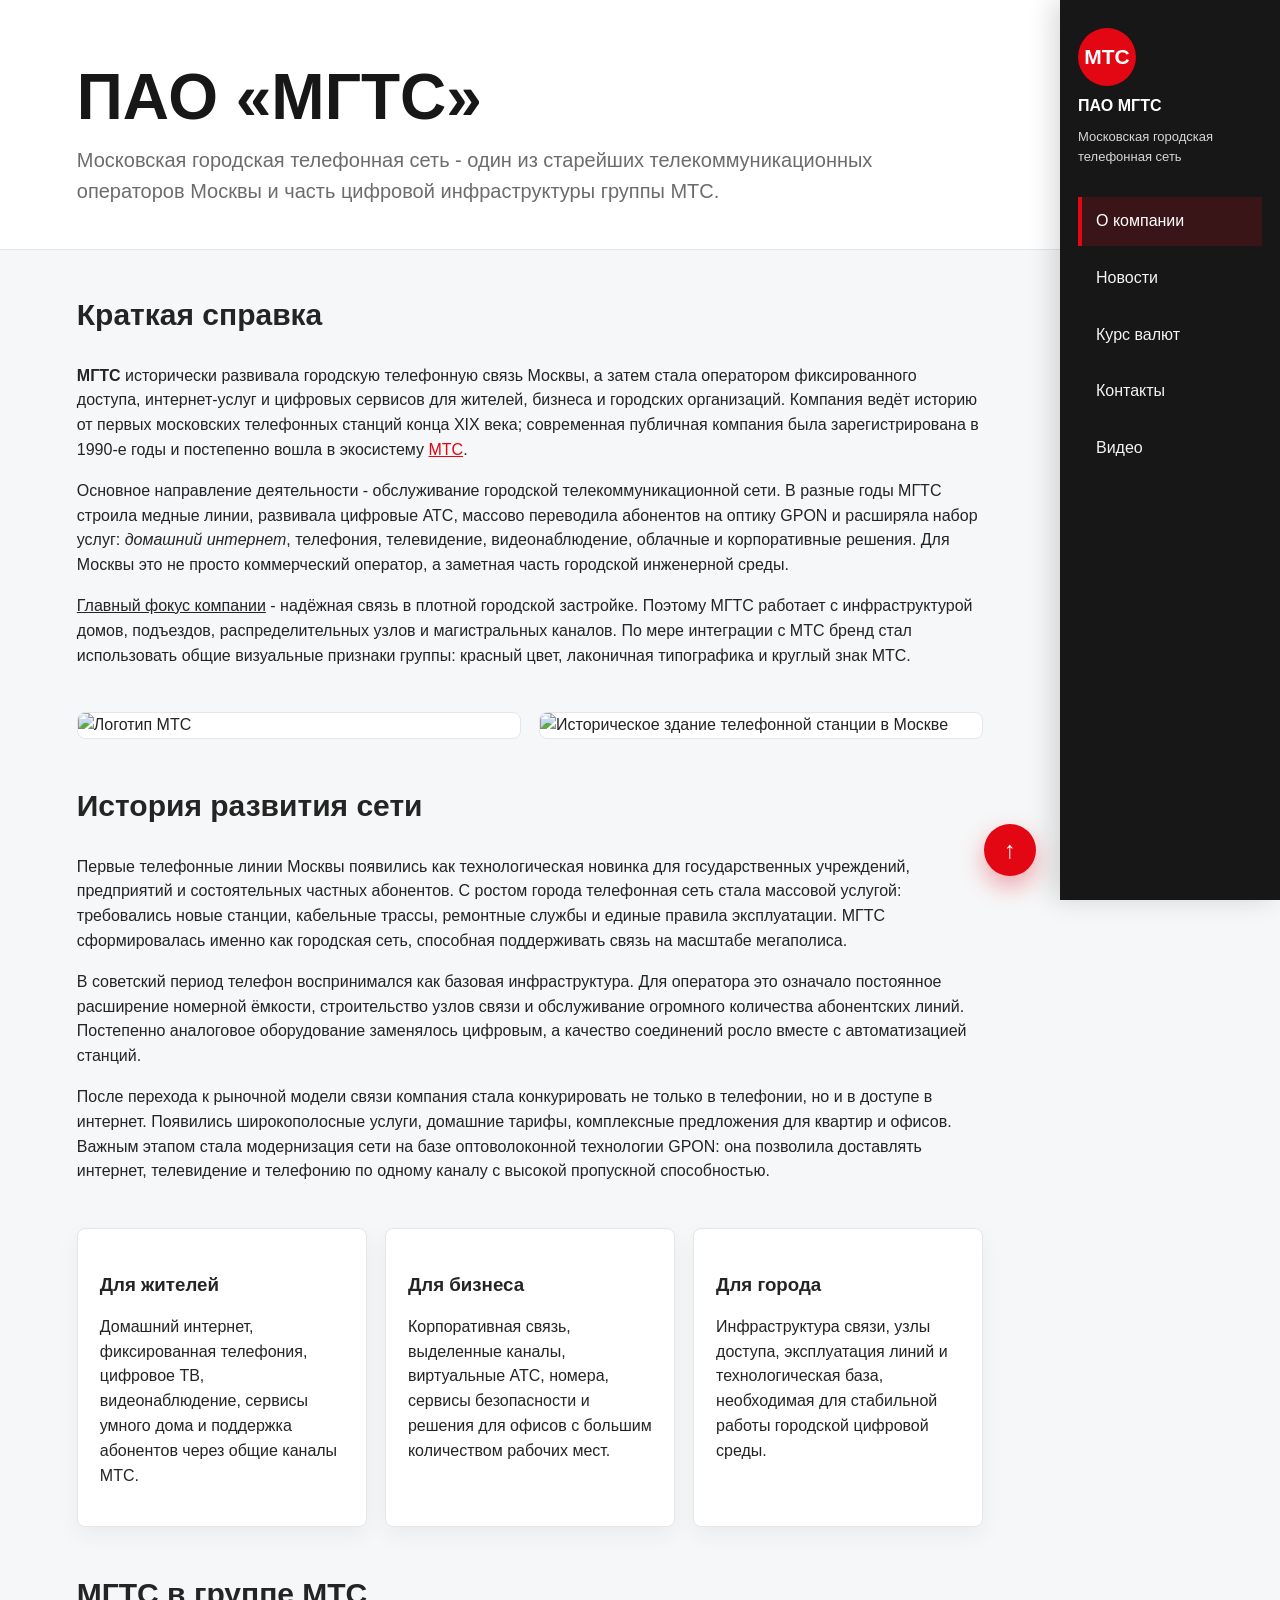
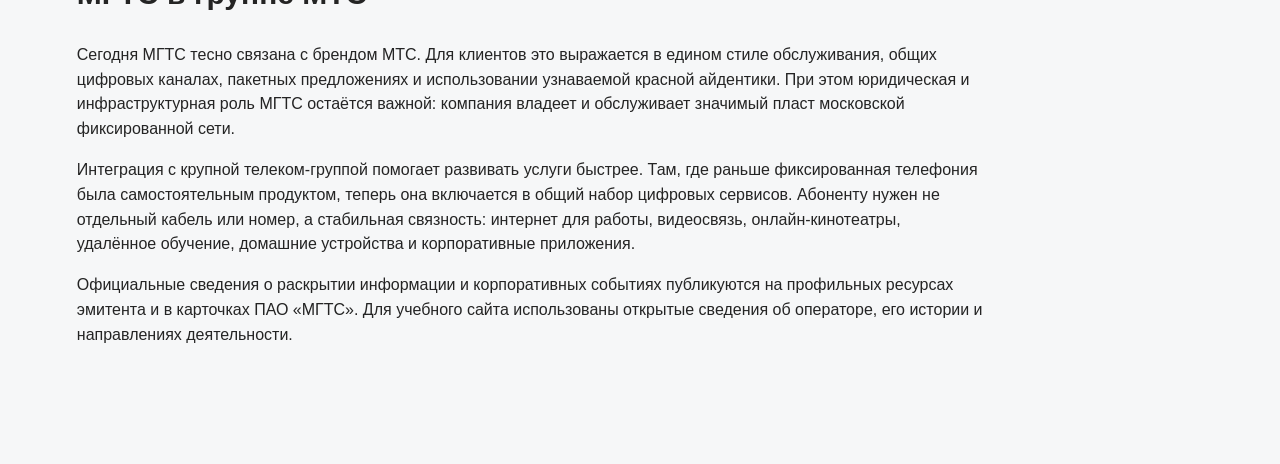
==== index.html @ c280972e "Add company overview page" ====
<!doctype html>
<html lang="ru">
<head>
  <meta charset="utf-8">
  <meta name="viewport" content="width=device-width, initial-scale=1">
  <title>МГТС - о компании</title>
  <link rel="stylesheet" href="styles.css">
</head>
<body>
  <nav class="side-menu">
    <div class="brand">
      <div class="brand-mark">МТС</div>
      <strong>ПАО МГТС</strong>
      <span>Московская городская телефонная сеть</span>
    </div>
    <a class="active" href="index.html">О компании</a>
    <a href="news.html">Новости</a>
    <a href="currency.html">Курс валют</a>
    <a href="contacts.html">Контакты</a>
    <a href="video.html">Видео</a>
  </nav>

  <main id="top" class="page">
    <section class="hero">
      <h1>ПАО «МГТС»</h1>
      <p>Московская городская телефонная сеть - один из старейших телекоммуникационных операторов Москвы и часть цифровой инфраструктуры группы МТС.</p>
    </section>

    <div class="content">
      <section class="section">
        <h2>Краткая справка</h2>
        <p><strong>МГТС</strong> исторически развивала городскую телефонную связь Москвы, а затем стала оператором фиксированного доступа, интернет-услуг и цифровых сервисов для жителей, бизнеса и городских организаций. Компания ведёт историю от первых московских телефонных станций конца XIX века; современная публичная компания была зарегистрирована в 1990-е годы и постепенно вошла в экосистему <a href="https://moskva.mts.ru/personal" target="_blank" rel="noreferrer">МТС</a>.</p>
        <p>Основное направление деятельности - обслуживание городской телекоммуникационной сети. В разные годы МГТС строила медные линии, развивала цифровые АТС, массово переводила абонентов на оптику GPON и расширяла набор услуг: <em>домашний интернет</em>, телефония, телевидение, видеонаблюдение, облачные и корпоративные решения. Для Москвы это не просто коммерческий оператор, а заметная часть городской инженерной среды.</p>
        <p><u>Главный фокус компании</u> - надёжная связь в плотной городской застройке. Поэтому МГТС работает с инфраструктурой домов, подъездов, распределительных узлов и магистральных каналов. По мере интеграции с МТС бренд стал использовать общие визуальные признаки группы: красный цвет, лаконичная типографика и круглый знак МТС.</p>
      </section>

      <section class="section grid">
        <img class="media" src="https://upload.wikimedia.org/wikipedia/commons/thumb/8/8d/MTS_logo_2023.svg/512px-MTS_logo_2023.svg.png" alt="Логотип МТС">
        <img class="media" src="https://upload.wikimedia.org/wikipedia/commons/thumb/f/f4/Moscow_telephone_exchange_building.jpg/640px-Moscow_telephone_exchange_building.jpg" alt="Историческое здание телефонной станции в Москве">
      </section>

      <section class="section">
        <h2>История развития сети</h2>
        <p>Первые телефонные линии Москвы появились как технологическая новинка для государственных учреждений, предприятий и состоятельных частных абонентов. С ростом города телефонная сеть стала массовой услугой: требовались новые станции, кабельные трассы, ремонтные службы и единые правила эксплуатации. МГТС сформировалась именно как городская сеть, способная поддерживать связь на масштабе мегаполиса.</p>
        <p>В советский период телефон воспринимался как базовая инфраструктура. Для оператора это означало постоянное расширение номерной ёмкости, строительство узлов связи и обслуживание огромного количества абонентских линий. Постепенно аналоговое оборудование заменялось цифровым, а качество соединений росло вместе с автоматизацией станций.</p>
        <p>После перехода к рыночной модели связи компания стала конкурировать не только в телефонии, но и в доступе в интернет. Появились широкополосные услуги, домашние тарифы, комплексные предложения для квартир и офисов. Важным этапом стала модернизация сети на базе оптоволоконной технологии GPON: она позволила доставлять интернет, телевидение и телефонию по одному каналу с высокой пропускной способностью.</p>
      </section>

      <section class="section grid">
        <div class="card">
          <h3>Для жителей</h3>
          <p>Домашний интернет, фиксированная телефония, цифровое ТВ, видеонаблюдение, сервисы умного дома и поддержка абонентов через общие каналы МТС.</p>
        </div>
        <div class="card">
          <h3>Для бизнеса</h3>
          <p>Корпоративная связь, выделенные каналы, виртуальные АТС, номера, сервисы безопасности и решения для офисов с большим количеством рабочих мест.</p>
        </div>
        <div class="card">
          <h3>Для города</h3>
          <p>Инфраструктура связи, узлы доступа, эксплуатация линий и технологическая база, необходимая для стабильной работы городской цифровой среды.</p>
        </div>
      </section>

      <section class="section">
        <h2>МГТС в группе МТС</h2>
        <p>Сегодня МГТС тесно связана с брендом МТС. Для клиентов это выражается в едином стиле обслуживания, общих цифровых каналах, пакетных предложениях и использовании узнаваемой красной айдентики. При этом юридическая и инфраструктурная роль МГТС остаётся важной: компания владеет и обслуживает значимый пласт московской фиксированной сети.</p>
        <p>Интеграция с крупной телеком-группой помогает развивать услуги быстрее. Там, где раньше фиксированная телефония была самостоятельным продуктом, теперь она включается в общий набор цифровых сервисов. Абоненту нужен не отдельный кабель или номер, а стабильная связность: интернет для работы, видеосвязь, онлайн-кинотеатры, удалённое обучение, домашние устройства и корпоративные приложения.</p>
        <p>Официальные сведения о раскрытии информации и корпоративных событиях публикуются на профильных ресурсах эмитента и в карточках ПАО «МГТС». Для учебного сайта использованы открытые сведения об операторе, его истории и направлениях деятельности.</p>
      </section>
    </div>
  </main>

  <a class="top-link" href="#top" aria-label="Наверх">↑</a>
</body>
</html>
---- styles.css ----
:root {
  --red: #e30613;
  --dark: #171717;
  --text: #242424;
  --muted: #6c6c6c;
  --line: #e6e6e6;
  --bg: #f6f7f8;
  --panel: #ffffff;
}

* {
  box-sizing: border-box;
}

html {
  scroll-behavior: smooth;
}

body {
  margin: 0;
  padding-right: 220px;
  font-family: Arial, Helvetica, sans-serif;
  color: var(--text);
  background: var(--bg);
  line-height: 1.55;
}

a {
  color: var(--red);
}

.side-menu {
  position: fixed;
  top: 0;
  right: 0;
  z-index: 10;
  width: 220px;
  height: 100vh;
  padding: 28px 18px;
  background: var(--dark);
  color: #fff;
  box-shadow: -8px 0 24px rgba(0, 0, 0, 0.14);
}

.brand {
  display: grid;
  gap: 8px;
  margin-bottom: 30px;
}

.brand-mark {
  width: 58px;
  height: 58px;
  display: grid;
  place-items: center;
  border-radius: 50%;
  background: var(--red);
  color: #fff;
  font-weight: 800;
  font-size: 21px;
}

.brand span {
  color: #d6d6d6;
  font-size: 13px;
}

.side-menu a {
  display: block;
  padding: 12px 14px;
  margin: 8px 0;
  border-left: 4px solid transparent;
  color: #f4f4f4;
  text-decoration: none;
  transition: 0.2s ease;
}

.side-menu a:hover {
  border-left-color: #fff;
  background: #2a2a2a;
}

.side-menu a.active {
  border-left-color: var(--red);
  color: #fff;
  background: #3a1518;
}

.page {
  min-height: 100vh;
}

.hero {
  padding: 64px clamp(24px, 6vw, 86px) 42px;
  background: #fff;
  border-bottom: 1px solid var(--line);
}

.hero p {
  max-width: 820px;
  margin: 14px 0 0;
  color: var(--muted);
  font-size: 20px;
}

h1 {
  margin: 0;
  color: var(--dark);
  font-size: clamp(36px, 5vw, 64px);
  line-height: 1.05;
}

h2 {
  margin-top: 0;
  font-size: 30px;
}

h3 {
  margin-bottom: 8px;
}

.content {
  max-width: 1080px;
  padding: 42px clamp(24px, 6vw, 86px) 72px;
}

.section {
  margin-bottom: 44px;
}

.grid {
  display: grid;
  grid-template-columns: repeat(auto-fit, minmax(250px, 1fr));
  gap: 18px;
}

.card {
  padding: 22px;
  border: 1px solid var(--line);
  border-radius: 8px;
  background: var(--panel);
  box-shadow: 0 8px 22px rgba(0, 0, 0, 0.05);
}

.button {
  border: 0;
  border-radius: 6px;
  padding: 10px 16px;
  color: #fff;
  background: var(--red);
  font-weight: 700;
  cursor: pointer;
}

.button:hover {
  background: #b9000a;
}

.muted {
  color: var(--muted);
}

.top-link {
  position: fixed;
  right: 244px;
  bottom: 24px;
  z-index: 12;
  width: 52px;
  height: 52px;
  display: grid;
  place-items: center;
  border-radius: 50%;
  background: var(--red);
  color: #fff;
  text-decoration: none;
  font-size: 24px;
  font-weight: 800;
  box-shadow: 0 10px 24px rgba(227, 6, 19, 0.35);
}

.media {
  width: 100%;
  border-radius: 8px;
  border: 1px solid var(--line);
  background: #fff;
}

.news-card .full {
  display: none;
  margin-top: 14px;
}

.news-card.open .full {
  display: block;
}

.calculator {
  display: grid;
  gap: 16px;
  max-width: 680px;
}

.field {
  display: grid;
  gap: 6px;
}

input,
select {
  width: 100%;
  border: 1px solid #cacaca;
  border-radius: 6px;
  padding: 12px 14px;
  font: inherit;
  background: #fff;
}

.chart {
  display: flex;
  align-items: end;
  gap: 7px;
  min-height: 280px;
  padding: 18px;
  overflow-x: auto;
  border: 1px solid var(--line);
  border-radius: 8px;
  background: #fff;
}

.bar {
  min-width: 22px;
  border: 0;
  border-radius: 5px 5px 0 0;
  background: #3b3b3b;
  cursor: pointer;
}

.bar:hover,
.bar.active {
  background: var(--red);
}

.map,
.video {
  width: 100%;
  min-height: 460px;
  border: 0;
  border-radius: 8px;
}

@media (max-width: 780px) {
  body {
    padding-right: 0;
    padding-bottom: 78px;
  }

  .side-menu {
    top: auto;
    bottom: 0;
    width: 100%;
    height: 78px;
    display: flex;
    align-items: center;
    gap: 4px;
    padding: 8px;
    overflow-x: auto;
  }

  .brand {
    display: none;
  }

  .side-menu a {
    min-width: max-content;
    margin: 0;
    border-left: 0;
    border-top: 4px solid transparent;
    font-size: 14px;
  }

  .side-menu a:hover,
  .side-menu a.active {
    border-left-color: transparent;
    border-top-color: var(--red);
  }

  .top-link {
    right: 18px;
    bottom: 94px;
  }
}
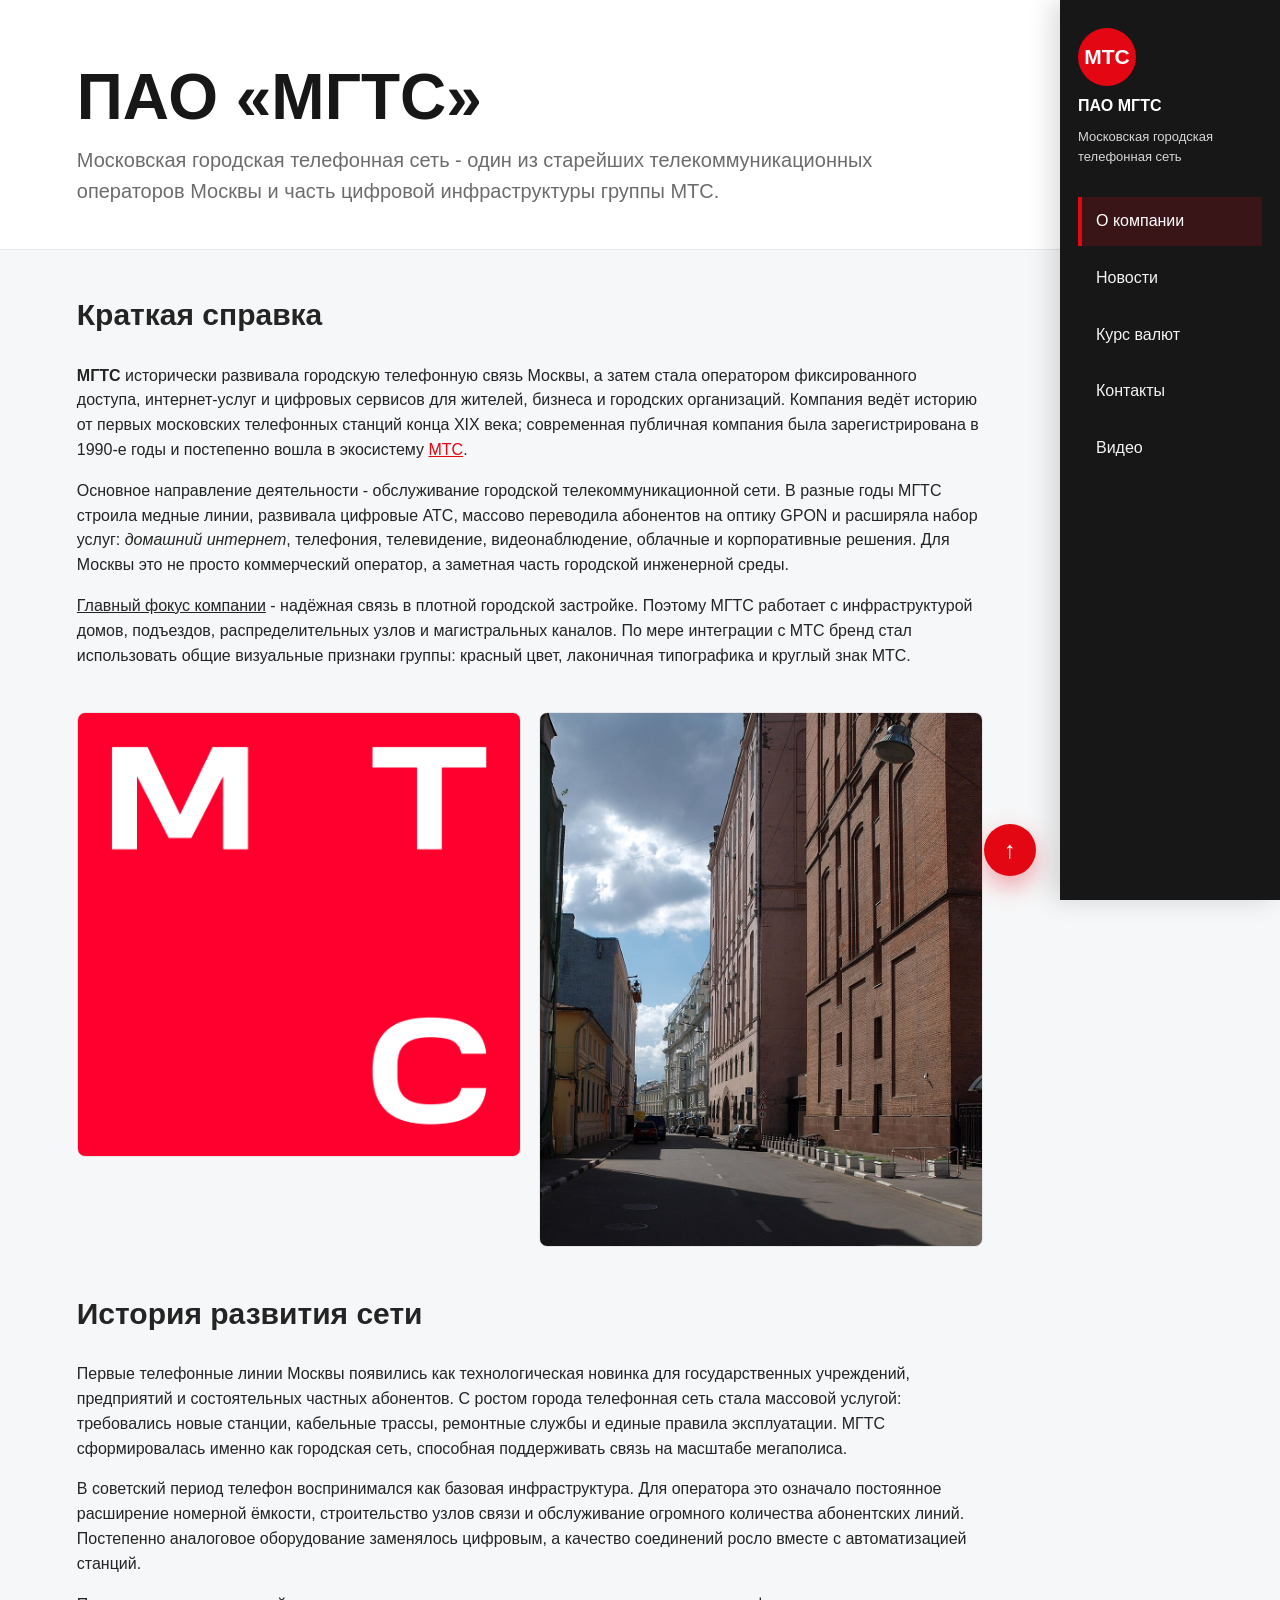
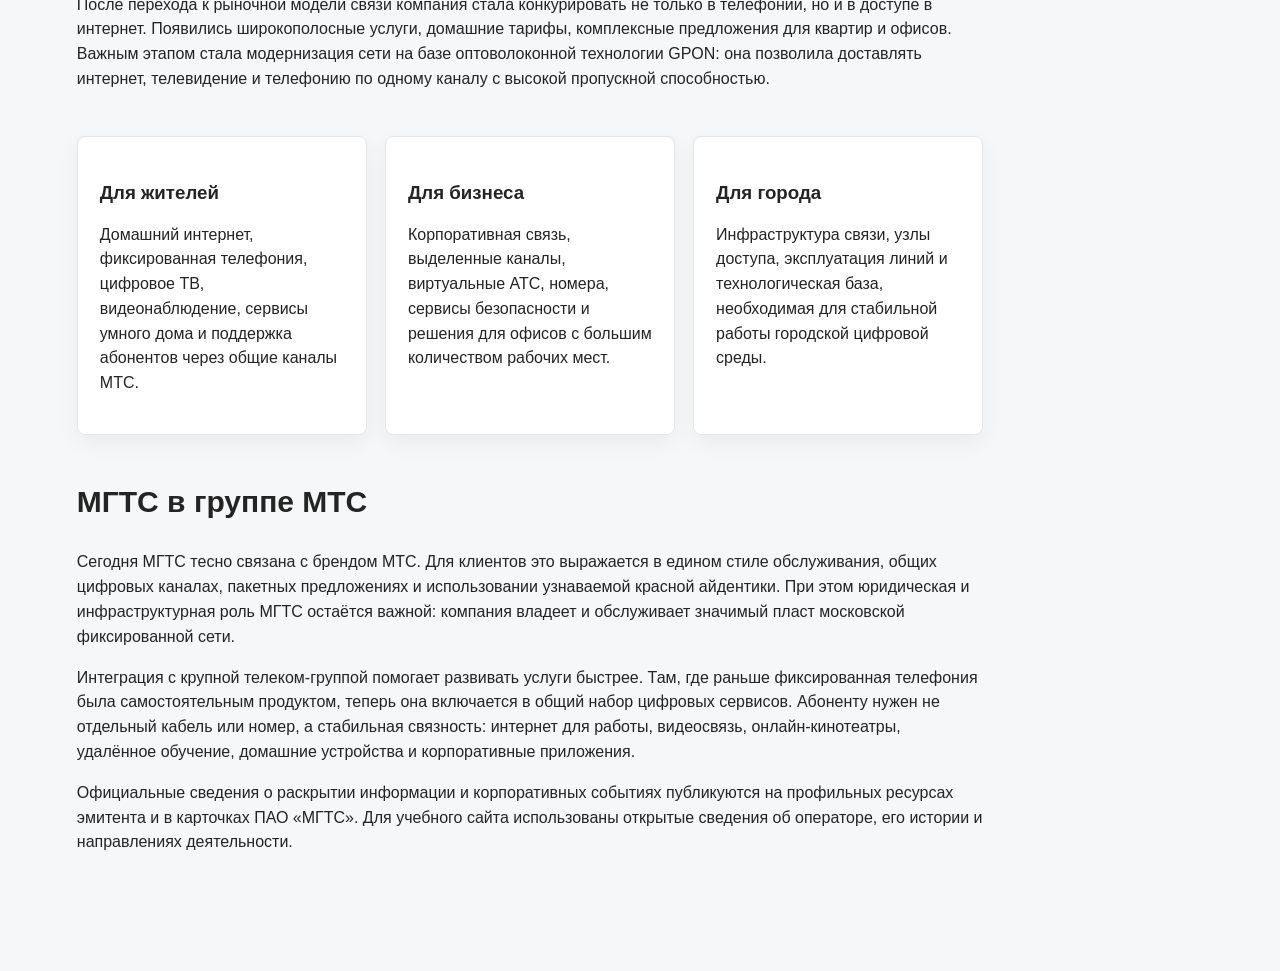
==== commit 927fb14a: "img fixes" ====
--- a/index.html
+++ b/index.html
@@ -35,8 +35,8 @@
       </section>
 
       <section class="section grid">
-        <img class="media" src="https://upload.wikimedia.org/wikipedia/commons/thumb/8/8d/MTS_logo_2023.svg/512px-MTS_logo_2023.svg.png" alt="Логотип МТС">
-        <img class="media" src="https://upload.wikimedia.org/wikipedia/commons/thumb/f/f4/Moscow_telephone_exchange_building.jpg/640px-Moscow_telephone_exchange_building.jpg" alt="Историческое здание телефонной станции в Москве">
+        <img class="media" src="./mts_logo.png" alt="Логотип МТС">
+        <img class="media" src="./mts_first_building.JPG" alt="Историческое здание телефонной станции в Москве">
       </section>
 
       <section class="section">
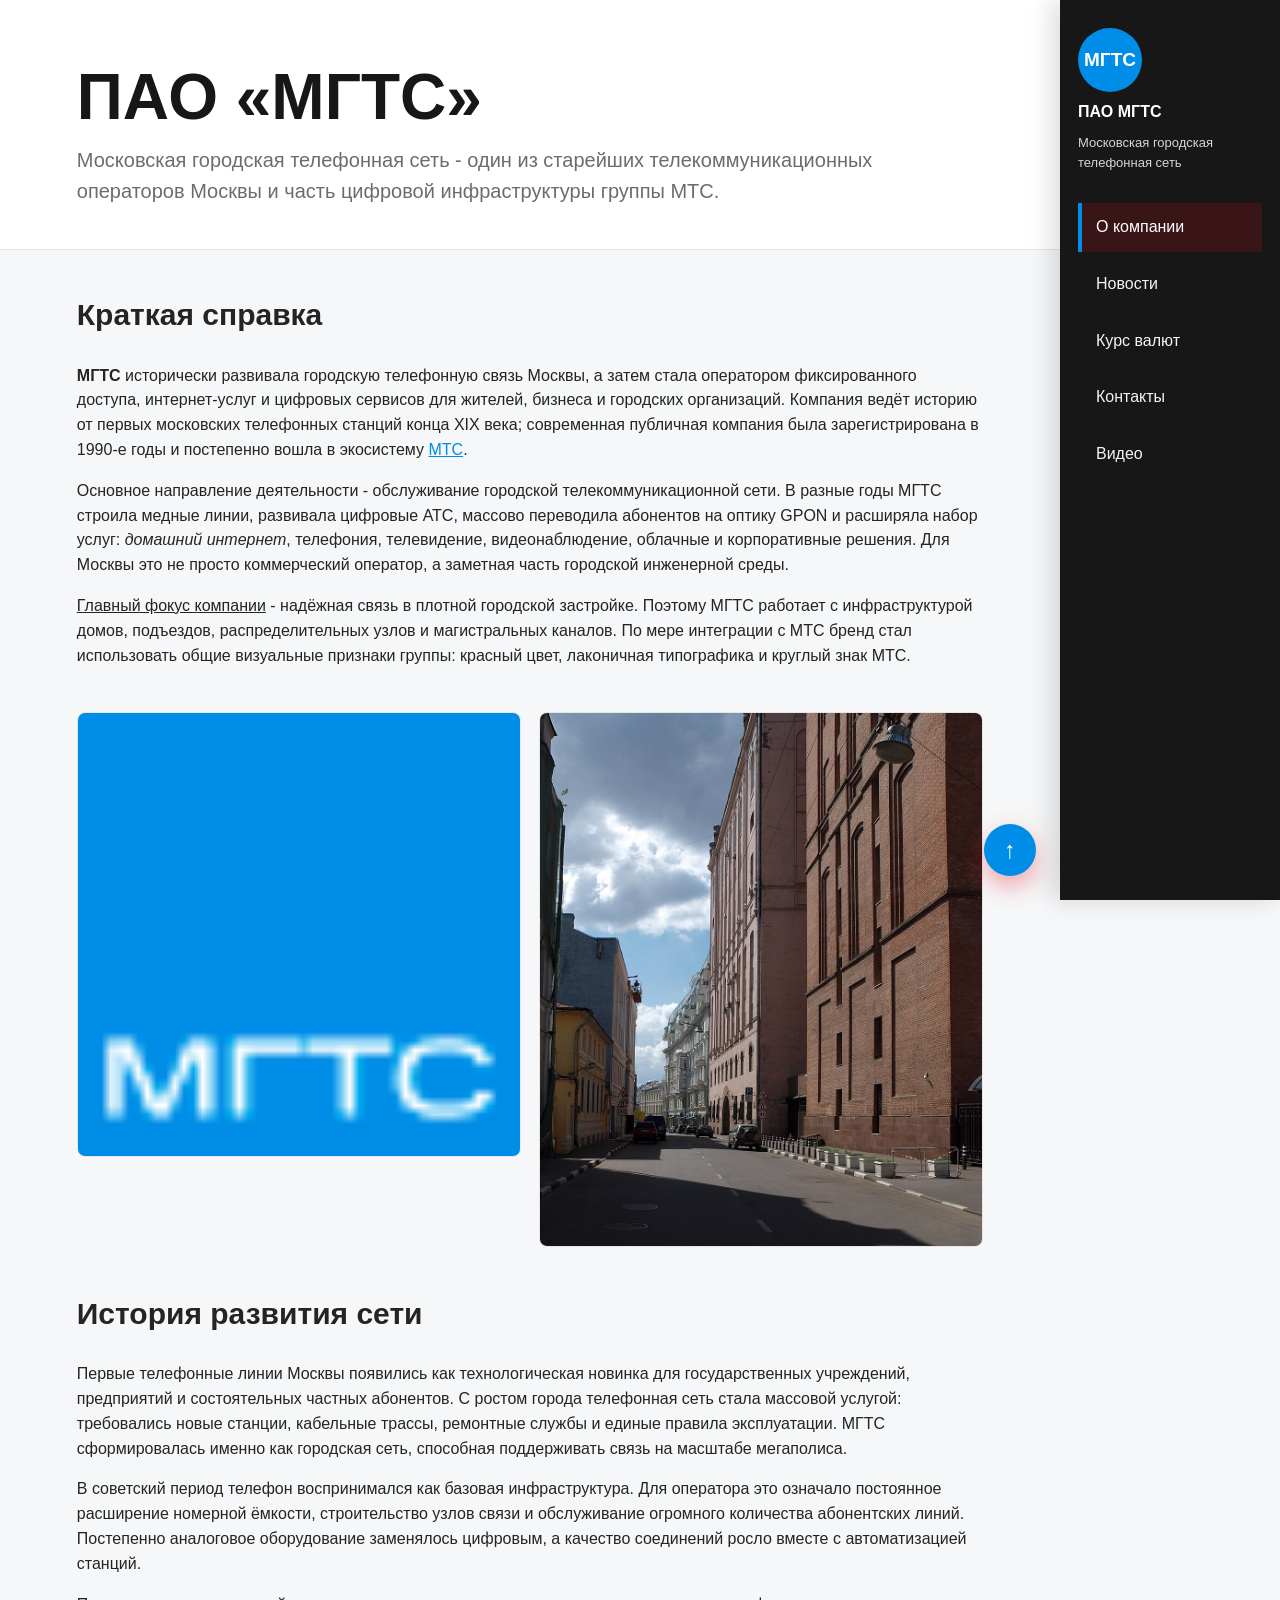
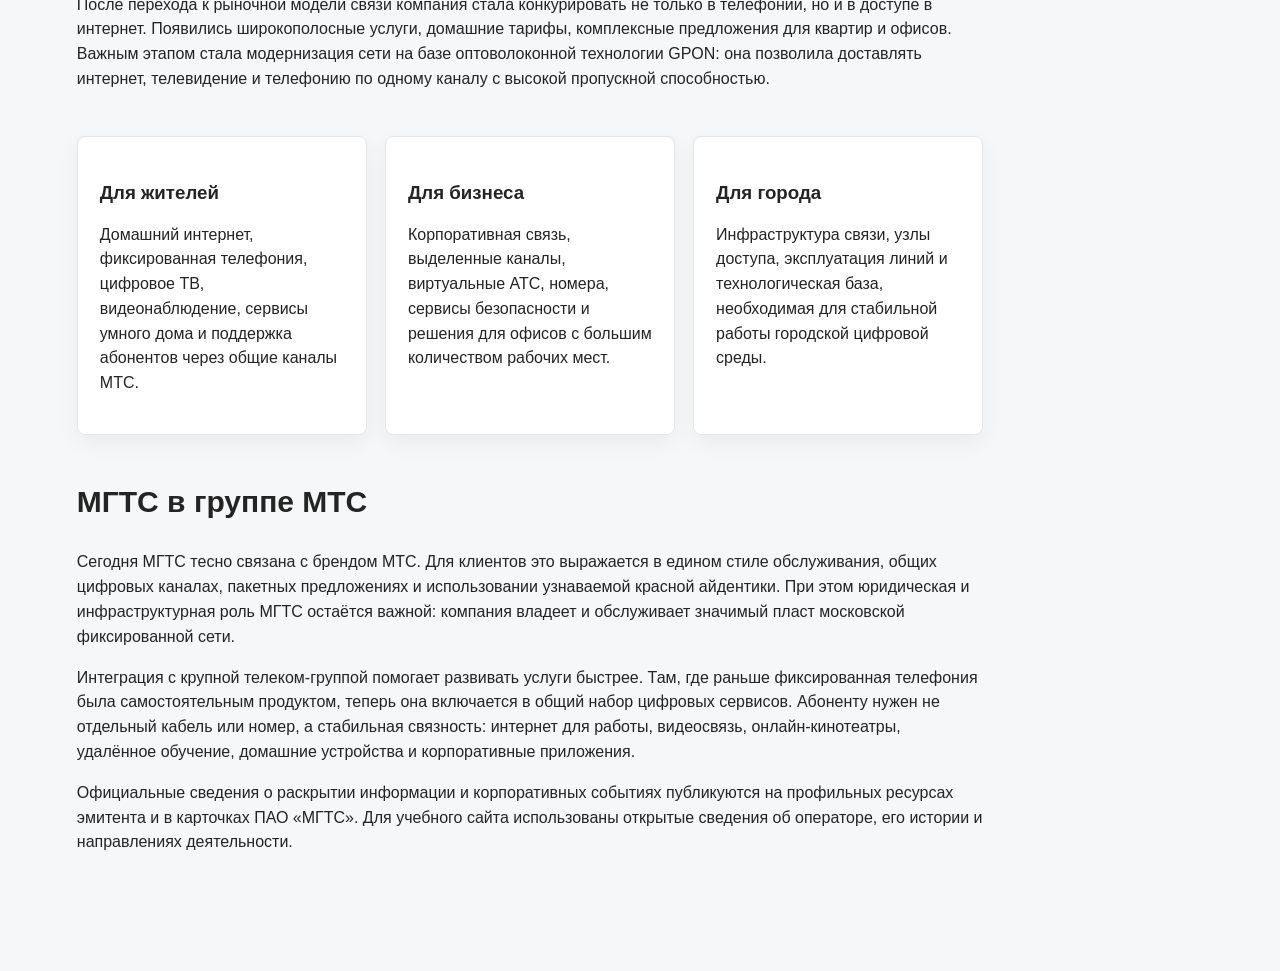
==== commit efbddcb8: "Good changes" ====
--- a/index.html
+++ b/index.html
@@ -1,15 +1,17 @@
 <!doctype html>
 <html lang="ru">
+
 <head>
   <meta charset="utf-8">
   <meta name="viewport" content="width=device-width, initial-scale=1">
   <title>МГТС - о компании</title>
   <link rel="stylesheet" href="styles.css">
 </head>
+
 <body>
   <nav class="side-menu">
     <div class="brand">
-      <div class="brand-mark">МТС</div>
+      <div class="brand-mark">МГТС</div>
       <strong>ПАО МГТС</strong>
       <span>Московская городская телефонная сеть</span>
     </div>
@@ -23,15 +25,26 @@
   <main id="top" class="page">
     <section class="hero">
       <h1>ПАО «МГТС»</h1>
-      <p>Московская городская телефонная сеть - один из старейших телекоммуникационных операторов Москвы и часть цифровой инфраструктуры группы МТС.</p>
+      <p>Московская городская телефонная сеть - один из старейших телекоммуникационных операторов Москвы и часть
+        цифровой инфраструктуры группы МТС.</p>
     </section>
 
     <div class="content">
       <section class="section">
         <h2>Краткая справка</h2>
-        <p><strong>МГТС</strong> исторически развивала городскую телефонную связь Москвы, а затем стала оператором фиксированного доступа, интернет-услуг и цифровых сервисов для жителей, бизнеса и городских организаций. Компания ведёт историю от первых московских телефонных станций конца XIX века; современная публичная компания была зарегистрирована в 1990-е годы и постепенно вошла в экосистему <a href="https://moskva.mts.ru/personal" target="_blank" rel="noreferrer">МТС</a>.</p>
-        <p>Основное направление деятельности - обслуживание городской телекоммуникационной сети. В разные годы МГТС строила медные линии, развивала цифровые АТС, массово переводила абонентов на оптику GPON и расширяла набор услуг: <em>домашний интернет</em>, телефония, телевидение, видеонаблюдение, облачные и корпоративные решения. Для Москвы это не просто коммерческий оператор, а заметная часть городской инженерной среды.</p>
-        <p><u>Главный фокус компании</u> - надёжная связь в плотной городской застройке. Поэтому МГТС работает с инфраструктурой домов, подъездов, распределительных узлов и магистральных каналов. По мере интеграции с МТС бренд стал использовать общие визуальные признаки группы: красный цвет, лаконичная типографика и круглый знак МТС.</p>
+        <p><strong>МГТС</strong> исторически развивала городскую телефонную связь Москвы, а затем стала оператором
+          фиксированного доступа, интернет-услуг и цифровых сервисов для жителей, бизнеса и городских организаций.
+          Компания ведёт историю от первых московских телефонных станций конца XIX века; современная публичная компания
+          была зарегистрирована в 1990-е годы и постепенно вошла в экосистему <a href="https://moskva.mts.ru/personal"
+            target="_blank" rel="noreferrer">МТС</a>.</p>
+        <p>Основное направление деятельности - обслуживание городской телекоммуникационной сети. В разные годы МГТС
+          строила медные линии, развивала цифровые АТС, массово переводила абонентов на оптику GPON и расширяла набор
+          услуг: <em>домашний интернет</em>, телефония, телевидение, видеонаблюдение, облачные и корпоративные решения.
+          Для Москвы это не просто коммерческий оператор, а заметная часть городской инженерной среды.</p>
+        <p><u>Главный фокус компании</u> - надёжная связь в плотной городской застройке. Поэтому МГТС работает с
+          инфраструктурой домов, подъездов, распределительных узлов и магистральных каналов. По мере интеграции с МТС
+          бренд стал использовать общие визуальные признаки группы: красный цвет, лаконичная типографика и круглый знак
+          МТС.</p>
       </section>
 
       <section class="section grid">
@@ -41,35 +54,56 @@
 
       <section class="section">
         <h2>История развития сети</h2>
-        <p>Первые телефонные линии Москвы появились как технологическая новинка для государственных учреждений, предприятий и состоятельных частных абонентов. С ростом города телефонная сеть стала массовой услугой: требовались новые станции, кабельные трассы, ремонтные службы и единые правила эксплуатации. МГТС сформировалась именно как городская сеть, способная поддерживать связь на масштабе мегаполиса.</p>
-        <p>В советский период телефон воспринимался как базовая инфраструктура. Для оператора это означало постоянное расширение номерной ёмкости, строительство узлов связи и обслуживание огромного количества абонентских линий. Постепенно аналоговое оборудование заменялось цифровым, а качество соединений росло вместе с автоматизацией станций.</p>
-        <p>После перехода к рыночной модели связи компания стала конкурировать не только в телефонии, но и в доступе в интернет. Появились широкополосные услуги, домашние тарифы, комплексные предложения для квартир и офисов. Важным этапом стала модернизация сети на базе оптоволоконной технологии GPON: она позволила доставлять интернет, телевидение и телефонию по одному каналу с высокой пропускной способностью.</p>
+        <p>Первые телефонные линии Москвы появились как технологическая новинка для государственных учреждений,
+          предприятий и состоятельных частных абонентов. С ростом города телефонная сеть стала массовой услугой:
+          требовались новые станции, кабельные трассы, ремонтные службы и единые правила эксплуатации. МГТС
+          сформировалась именно как городская сеть, способная поддерживать связь на масштабе мегаполиса.</p>
+        <p>В советский период телефон воспринимался как базовая инфраструктура. Для оператора это означало постоянное
+          расширение номерной ёмкости, строительство узлов связи и обслуживание огромного количества абонентских линий.
+          Постепенно аналоговое оборудование заменялось цифровым, а качество соединений росло вместе с автоматизацией
+          станций.</p>
+        <p>После перехода к рыночной модели связи компания стала конкурировать не только в телефонии, но и в доступе в
+          интернет. Появились широкополосные услуги, домашние тарифы, комплексные предложения для квартир и офисов.
+          Важным этапом стала модернизация сети на базе оптоволоконной технологии GPON: она позволила доставлять
+          интернет, телевидение и телефонию по одному каналу с высокой пропускной способностью.</p>
       </section>
 
       <section class="section grid">
         <div class="card">
           <h3>Для жителей</h3>
-          <p>Домашний интернет, фиксированная телефония, цифровое ТВ, видеонаблюдение, сервисы умного дома и поддержка абонентов через общие каналы МТС.</p>
+          <p>Домашний интернет, фиксированная телефония, цифровое ТВ, видеонаблюдение, сервисы умного дома и поддержка
+            абонентов через общие каналы МТС.</p>
         </div>
         <div class="card">
           <h3>Для бизнеса</h3>
-          <p>Корпоративная связь, выделенные каналы, виртуальные АТС, номера, сервисы безопасности и решения для офисов с большим количеством рабочих мест.</p>
+          <p>Корпоративная связь, выделенные каналы, виртуальные АТС, номера, сервисы безопасности и решения для офисов
+            с большим количеством рабочих мест.</p>
         </div>
         <div class="card">
           <h3>Для города</h3>
-          <p>Инфраструктура связи, узлы доступа, эксплуатация линий и технологическая база, необходимая для стабильной работы городской цифровой среды.</p>
+          <p>Инфраструктура связи, узлы доступа, эксплуатация линий и технологическая база, необходимая для стабильной
+            работы городской цифровой среды.</p>
         </div>
       </section>
 
       <section class="section">
         <h2>МГТС в группе МТС</h2>
-        <p>Сегодня МГТС тесно связана с брендом МТС. Для клиентов это выражается в едином стиле обслуживания, общих цифровых каналах, пакетных предложениях и использовании узнаваемой красной айдентики. При этом юридическая и инфраструктурная роль МГТС остаётся важной: компания владеет и обслуживает значимый пласт московской фиксированной сети.</p>
-        <p>Интеграция с крупной телеком-группой помогает развивать услуги быстрее. Там, где раньше фиксированная телефония была самостоятельным продуктом, теперь она включается в общий набор цифровых сервисов. Абоненту нужен не отдельный кабель или номер, а стабильная связность: интернет для работы, видеосвязь, онлайн-кинотеатры, удалённое обучение, домашние устройства и корпоративные приложения.</p>
-        <p>Официальные сведения о раскрытии информации и корпоративных событиях публикуются на профильных ресурсах эмитента и в карточках ПАО «МГТС». Для учебного сайта использованы открытые сведения об операторе, его истории и направлениях деятельности.</p>
+        <p>Сегодня МГТС тесно связана с брендом МТС. Для клиентов это выражается в едином стиле обслуживания, общих
+          цифровых каналах, пакетных предложениях и использовании узнаваемой красной айдентики. При этом юридическая и
+          инфраструктурная роль МГТС остаётся важной: компания владеет и обслуживает значимый пласт московской
+          фиксированной сети.</p>
+        <p>Интеграция с крупной телеком-группой помогает развивать услуги быстрее. Там, где раньше фиксированная
+          телефония была самостоятельным продуктом, теперь она включается в общий набор цифровых сервисов. Абоненту
+          нужен не отдельный кабель или номер, а стабильная связность: интернет для работы, видеосвязь,
+          онлайн-кинотеатры, удалённое обучение, домашние устройства и корпоративные приложения.</p>
+        <p>Официальные сведения о раскрытии информации и корпоративных событиях публикуются на профильных ресурсах
+          эмитента и в карточках ПАО «МГТС». Для учебного сайта использованы открытые сведения об операторе, его истории
+          и направлениях деятельности.</p>
       </section>
     </div>
   </main>
 
   <a class="top-link" href="#top" aria-label="Наверх">↑</a>
 </body>
-</html>
+
+</html>
--- a/styles.css
+++ b/styles.css
@@ -1,5 +1,5 @@
 :root {
-  --red: #e30613;
+  --brand: #008de7;
   --dark: #171717;
   --text: #242424;
   --muted: #6c6c6c;
@@ -26,7 +26,7 @@
 }
 
 a {
-  color: var(--red);
+  color: var(--brand);
 }
 
 .side-menu {
@@ -49,15 +49,15 @@
 }
 
 .brand-mark {
-  width: 58px;
-  height: 58px;
+  width: 64px;
+  height: 64px;
   display: grid;
   place-items: center;
   border-radius: 50%;
-  background: var(--red);
+  background: var(--brand);
   color: #fff;
   font-weight: 800;
-  font-size: 21px;
+  font-size: 19px;
 }
 
 .brand span {
@@ -81,7 +81,7 @@
 }
 
 .side-menu a.active {
-  border-left-color: var(--red);
+  border-left-color: var(--brand);
   color: #fff;
   background: #3a1518;
 }
@@ -147,7 +147,7 @@
   border-radius: 6px;
   padding: 10px 16px;
   color: #fff;
-  background: var(--red);
+  background: var(--brand);
   font-weight: 700;
   cursor: pointer;
 }
@@ -170,7 +170,7 @@
   display: grid;
   place-items: center;
   border-radius: 50%;
-  background: var(--red);
+  background: var(--brand);
   color: #fff;
   text-decoration: none;
   font-size: 24px;
@@ -237,7 +237,7 @@
 
 .bar:hover,
 .bar.active {
-  background: var(--red);
+  background: var(--brand);
 }
 
 .map,
@@ -281,7 +281,7 @@
   .side-menu a:hover,
   .side-menu a.active {
     border-left-color: transparent;
-    border-top-color: var(--red);
+    border-top-color: var(--brand);
   }
 
   .top-link {
